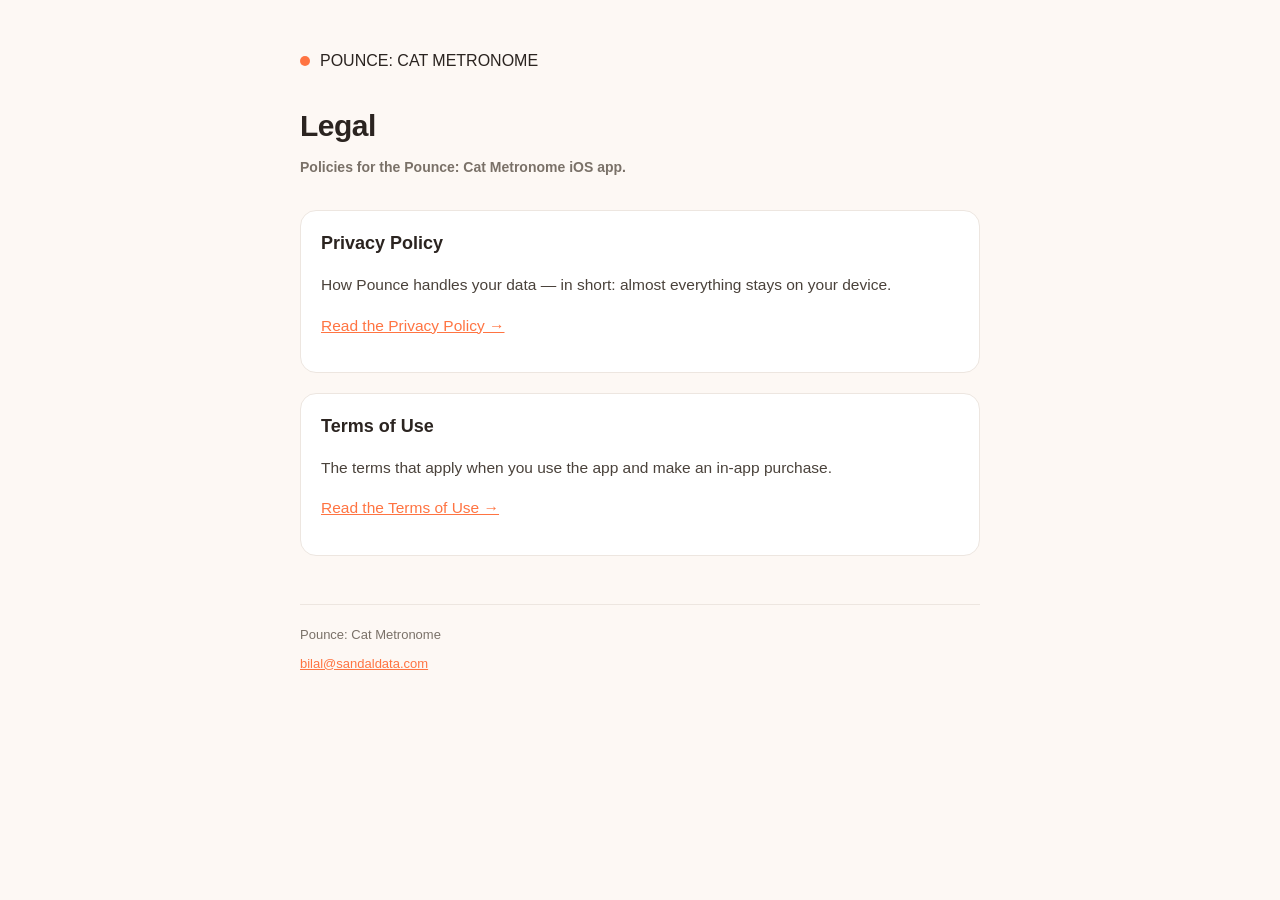
==== index.html @ 04211d91 "Add Privacy Policy and Terms of Use pages" ====
<!doctype html>
<html lang="en">
<head>
  <meta charset="utf-8" />
  <meta name="viewport" content="width=device-width, initial-scale=1" />
  <title>Pounce: Cat Metronome — Legal</title>
  <link rel="stylesheet" href="style.css" />
</head>
<body>
  <div class="wrap">
    <div class="brand">
      <div class="brand-dot"></div>
      <span>POUNCE: CAT METRONOME</span>
    </div>

    <h1>Legal</h1>
    <p class="meta">Policies for the Pounce: Cat Metronome iOS app.</p>

    <div class="card">
      <h2 style="margin-top:0">Privacy Policy</h2>
      <p>How Pounce handles your data — in short: almost everything stays on your device.</p>
      <p><a href="privacy.html">Read the Privacy Policy →</a></p>
    </div>

    <div class="card">
      <h2 style="margin-top:0">Terms of Use</h2>
      <p>The terms that apply when you use the app and make an in-app purchase.</p>
      <p><a href="terms.html">Read the Terms of Use →</a></p>
    </div>

    <footer>
      <div>Pounce: Cat Metronome</div>
      <div class="links">
        <a href="mailto:bilal@sandaldata.com">bilal@sandaldata.com</a>
      </div>
    </footer>
  </div>
</body>
</html>
---- style.css ----
:root {
  color-scheme: light;
  --bg: #FDF8F4;
  --card: #ffffff;
  --ink: #2B2420;
  --muted: #7A7168;
  --primary: #FF7442;
  --border: #EDE6E0;
}

* { box-sizing: border-box; }

body {
  margin: 0;
  background: var(--bg);
  color: var(--ink);
  font-family: -apple-system, BlinkMacSystemFont, "Segoe UI", Roboto, Helvetica, Arial, sans-serif;
  line-height: 1.6;
}

.wrap {
  max-width: 720px;
  margin: 0 auto;
  padding: 48px 20px 80px;
}

.brand {
  display: flex;
  align-items: center;
  gap: 10px;
  margin-bottom: 28px;
}

.brand-dot {
  width: 10px;
  height: 10px;
  border-radius: 50%;
  background: var(--primary);
}

.brand a {
  color: var(--muted);
  text-decoration: none;
  font-weight: 700;
  font-size: 14px;
  letter-spacing: 0.4px;
}

h1 {
  font-size: 30px;
  font-weight: 800;
  letter-spacing: -0.5px;
  margin: 0 0 6px;
}

.meta {
  color: var(--muted);
  font-size: 14px;
  font-weight: 600;
  margin: 0 0 32px;
}

h2 {
  font-size: 18px;
  font-weight: 800;
  margin: 32px 0 10px;
}

p, li {
  font-size: 15.5px;
  color: #4A423B;
}

ul { padding-left: 20px; }

a { color: var(--primary); }

.card {
  background: var(--card);
  border: 1px solid var(--border);
  border-radius: 16px;
  padding: 18px 20px;
  margin: 20px 0;
}

footer {
  margin-top: 48px;
  padding-top: 20px;
  border-top: 1px solid var(--border);
  color: var(--muted);
  font-size: 13px;
}

.links {
  display: flex;
  gap: 16px;
  margin-top: 8px;
}

.pill-nav {
  display: flex;
  gap: 8px;
  margin-bottom: 28px;
}

.pill-nav a {
  text-decoration: none;
  font-weight: 700;
  font-size: 13px;
  color: var(--muted);
  background: var(--card);
  border: 1px solid var(--border);
  border-radius: 999px;
  padding: 8px 14px;
}

.pill-nav a.on {
  color: #fff;
  background: var(--primary);
  border-color: var(--primary);
}
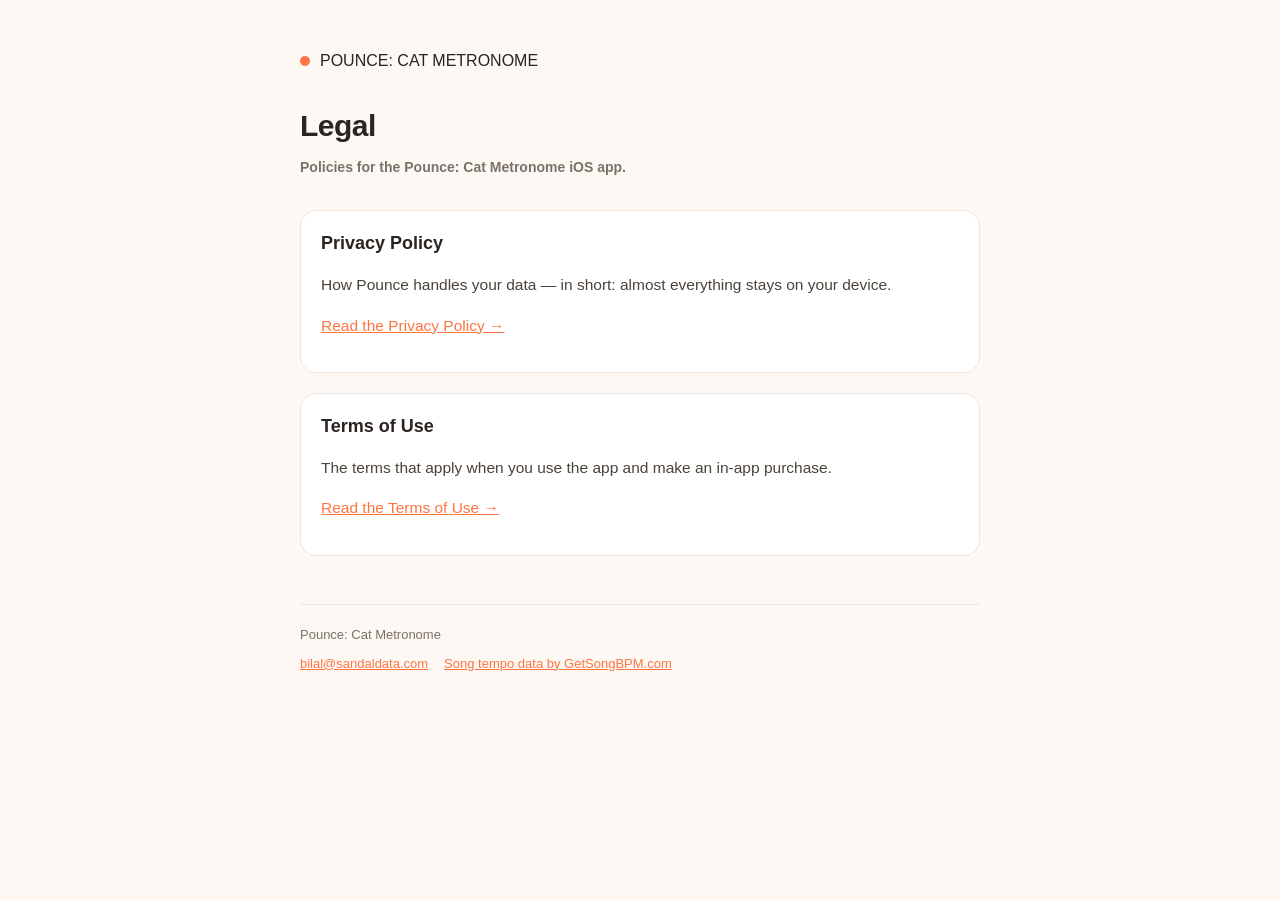
==== commit a9216f53: "Add GetSongBPM.com backlink credit Required by GetSongBPM's API terms for the Song Tempo lookup feat" ====
--- a/index.html
+++ b/index.html
@@ -32,6 +32,7 @@
       <div>Pounce: Cat Metronome</div>
       <div class="links">
         <a href="mailto:bilal@sandaldata.com">bilal@sandaldata.com</a>
+        <a href="https://getsongbpm.com" target="_blank" rel="noopener">Song tempo data by GetSongBPM.com</a>
       </div>
     </footer>
   </div>
